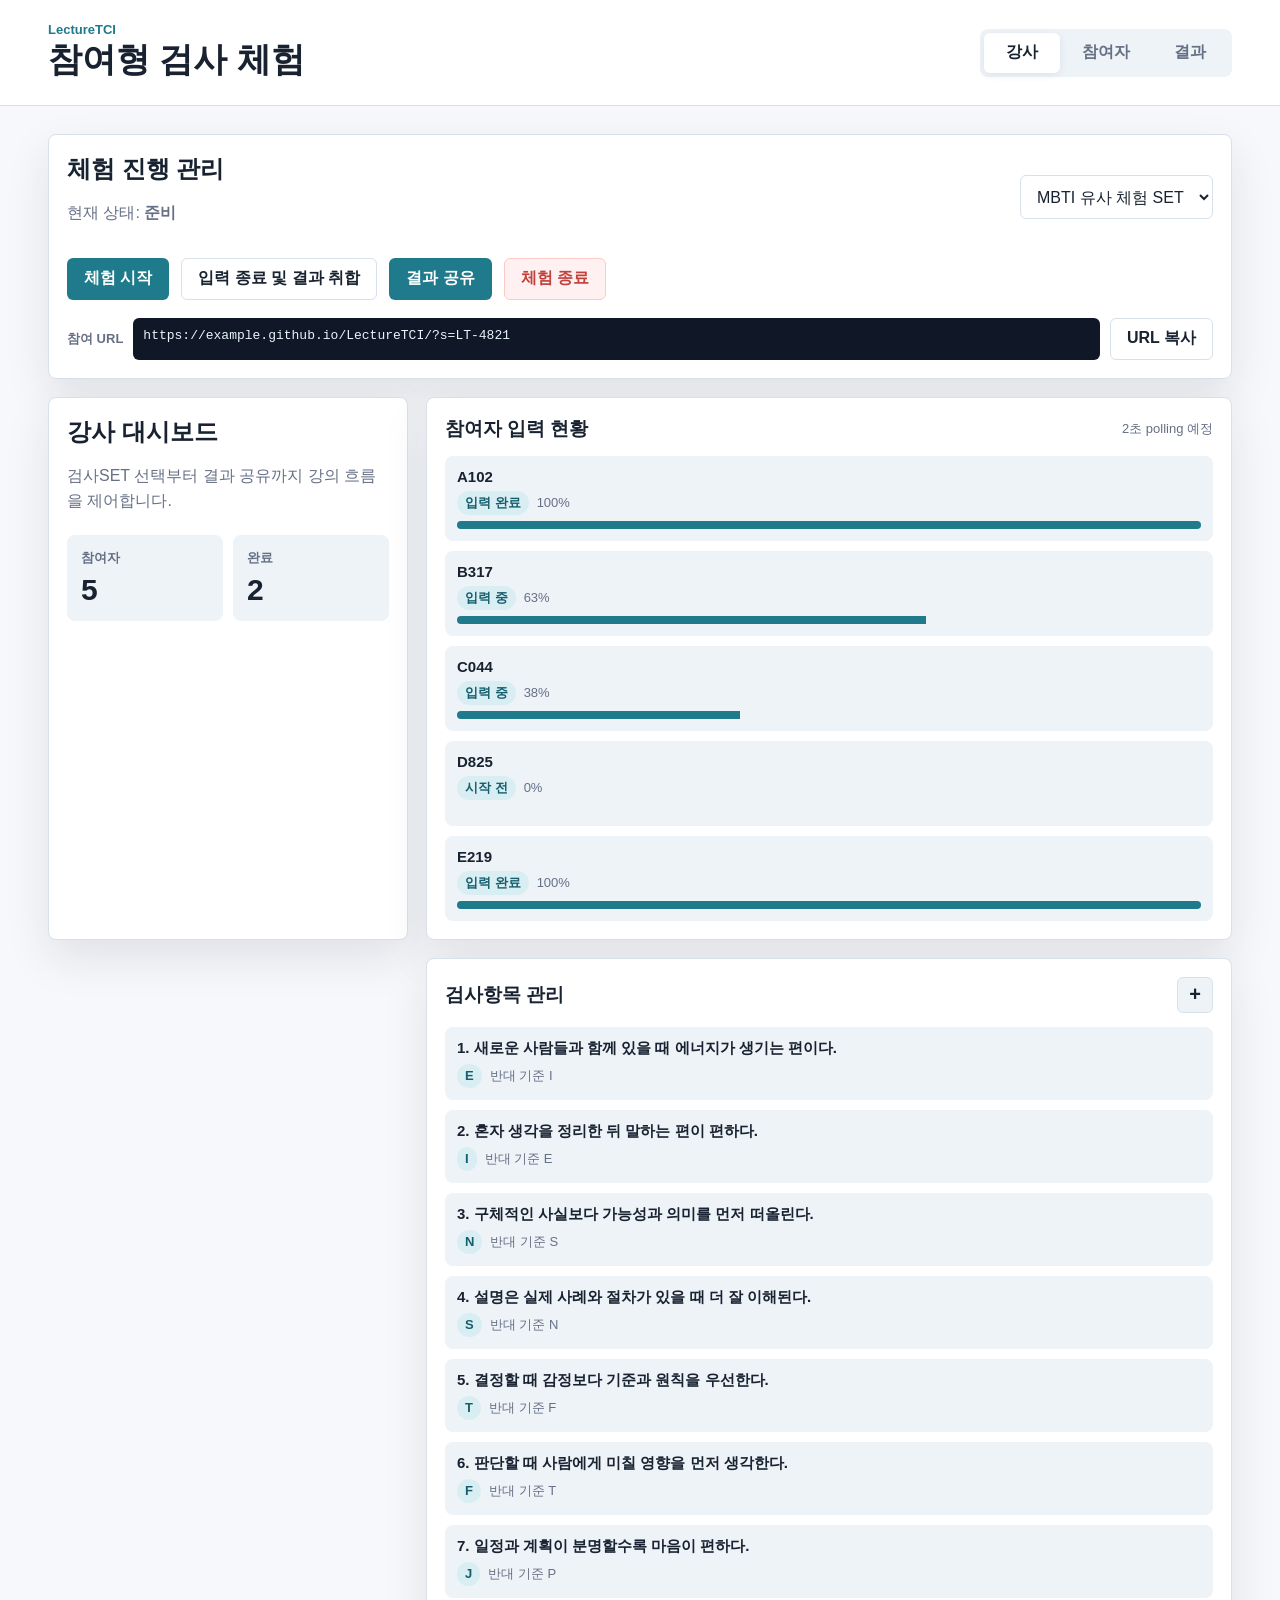
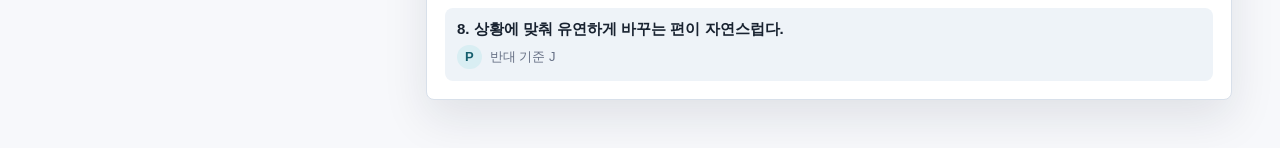
==== docs/index.html @ a8475f23 "Add-LectureTCI-prototype" ====
<!doctype html>
<html lang="ko">
  <head>
    <meta charset="utf-8">
    <meta name="viewport" content="width=device-width, initial-scale=1">
    <title>LectureTCI Prototype</title>
    <link rel="stylesheet" href="styles.css">
  </head>
  <body>
    <header class="topbar">
      <div>
        <p class="eyebrow">LectureTCI</p>
        <h1>참여형 검사 체험</h1>
      </div>
      <nav class="topnav" aria-label="주요 화면">
        <button class="nav-button is-active" data-view="instructor">강사</button>
        <button class="nav-button" data-view="student-entry">참여자</button>
        <button class="nav-button" data-view="result">결과</button>
      </nav>
    </header>

    <main>
      <section id="instructor" class="view is-active" aria-labelledby="instructor-title">
        <div class="instructor-grid">
          <section class="panel panel-session">
            <div class="toolbar">
              <div>
                <h2 id="instructor-title">체험 진행 관리</h2>
                <p class="muted">현재 상태: <strong id="session-status">준비</strong></p>
              </div>
              <select id="test-set-select" aria-label="검사SET 선택"></select>
            </div>

            <div class="action-row">
              <button class="primary-button" data-session-action="start">체험 시작</button>
              <button class="secondary-button" data-session-action="close-score">입력 종료 및 결과 취합</button>
              <button class="primary-button" data-session-action="share">결과 공유</button>
              <button class="danger-button" data-session-action="end">체험 종료</button>
            </div>

            <div class="session-url-row">
              <span class="label">참여 URL</span>
              <code>https://example.github.io/LectureTCI/?s=LT-4821</code>
              <button class="secondary-button" id="copy-url">URL 복사</button>
            </div>
          </section>

          <section class="panel panel-dashboard">
            <h2>강사 대시보드</h2>
            <p class="muted">검사SET 선택부터 결과 공유까지 강의 흐름을 제어합니다.</p>
            <div class="metric-grid">
              <div class="metric">
                <span>참여자</span>
                <strong id="participant-count">0</strong>
              </div>
              <div class="metric">
                <span>완료</span>
                <strong id="completed-count">0</strong>
              </div>
            </div>
          </section>

          <section class="panel panel-participants">
            <div class="panel-header">
              <h3>참여자 입력 현황</h3>
              <span class="refresh-label">2초 polling 예정</span>
            </div>
            <div id="participant-list" class="participant-list"></div>
          </section>

          <section class="panel panel-items">
            <div class="panel-header">
              <h3>검사항목 관리</h3>
              <button class="icon-button" title="문항 추가" aria-label="문항 추가">+</button>
            </div>
            <div id="item-list" class="item-list"></div>
          </section>
        </div>
      </section>

      <section id="student-entry" class="view" aria-labelledby="student-entry-title">
        <div class="phone-shell">
          <section class="mobile-screen">
            <p class="eyebrow">참여자 접속</p>
            <h2 id="student-entry-title">임시 ID를 입력하세요</h2>
            <p class="muted">강사가 안내한 임시 ID를 사용합니다. 이메일이나 전화번호 입력은 권장하지 않습니다.</p>
            <label class="field">
              <span>임시 ID</span>
              <input id="student-id" type="text" placeholder="예: A102" autocomplete="off">
            </label>
            <button class="primary-button wide" id="enter-test">검사 시작</button>
            <button class="text-button" data-view="instructor">강사 화면 보기</button>
          </section>
        </div>
      </section>

      <section id="student-test" class="view" aria-labelledby="student-test-title">
        <div class="phone-shell">
          <section class="mobile-screen">
            <div class="progress-wrap">
              <span id="question-progress">1 / 8</span>
              <div class="progress-track"><div id="question-bar" class="progress-bar"></div></div>
            </div>
            <h2 id="student-test-title">검사항목 응답</h2>
            <p id="question-text" class="question-text"></p>
            <div class="choice-grid" id="choice-grid"></div>
            <div class="mobile-actions">
              <button class="secondary-button" id="prev-question">이전</button>
              <button class="primary-button" id="next-question">다음</button>
            </div>
          </section>
        </div>
      </section>

      <section id="submitted" class="view" aria-labelledby="submitted-title">
        <div class="phone-shell">
          <section class="mobile-screen centered">
            <p class="status-dot"></p>
            <h2 id="submitted-title">제출 완료</h2>
            <p class="muted">강사가 결과 공유를 열면 결과보기 버튼이 활성화됩니다.</p>
            <button class="primary-button wide" data-view="result">결과보기</button>
          </section>
        </div>
      </section>

      <section id="result" class="view" aria-labelledby="result-title">
        <div class="phone-shell">
          <section class="mobile-screen">
            <p class="eyebrow">개인 결과</p>
            <h2 id="result-title">ENFJ 유사 유형</h2>
            <p class="muted">샘플 응답으로 생성한 예시 결과입니다. 실제 TCI 점수 체계는 운영 버전에서 별도 적용합니다.</p>
            <div class="result-card">
              <span>주요 경향</span>
              <strong>관계 중심 · 직관적 · 계획형</strong>
            </div>
            <div class="score-list">
              <div><span>E</span><progress value="72" max="100"></progress><b>72</b></div>
              <div><span>N</span><progress value="65" max="100"></progress><b>65</b></div>
              <div><span>F</span><progress value="78" max="100"></progress><b>78</b></div>
              <div><span>J</span><progress value="61" max="100"></progress><b>61</b></div>
            </div>
            <button class="secondary-button wide" data-view="student-entry">처음으로</button>
          </section>
        </div>
      </section>
    </main>

    <script src="sample-data.js"></script>
    <script src="app.js"></script>
  </body>
</html>
---- docs/styles.css ----
:root {
  color-scheme: light;
  --bg: #f7f8fb;
  --surface: #ffffff;
  --surface-soft: #eef3f8;
  --line: #d8e0ea;
  --text: #182230;
  --muted: #667085;
  --primary: #1f7a8c;
  --primary-dark: #155e6d;
  --accent: #e2a93b;
  --danger: #c2413b;
  --ok: #2f8f5b;
  --radius: 8px;
  --shadow: 0 18px 45px rgba(24, 34, 48, 0.10);
  font-family: "Segoe UI", "Apple SD Gothic Neo", "Malgun Gothic", sans-serif;
}

* {
  box-sizing: border-box;
}

body {
  margin: 0;
  background: var(--bg);
  color: var(--text);
}

button,
input,
select {
  font: inherit;
}

button {
  cursor: pointer;
}

.topbar {
  display: flex;
  align-items: center;
  justify-content: space-between;
  gap: 24px;
  padding: 22px clamp(18px, 4vw, 48px);
  background: var(--surface);
  border-bottom: 1px solid var(--line);
}

.topbar h1,
.topbar p,
h2,
h3 {
  margin: 0;
}

.topbar h1 {
  font-size: clamp(24px, 3vw, 34px);
}

.eyebrow {
  color: var(--primary);
  font-size: 13px;
  font-weight: 800;
  letter-spacing: 0;
  margin: 0 0 6px;
}

.topnav {
  display: flex;
  gap: 8px;
  padding: 4px;
  background: var(--surface-soft);
  border-radius: var(--radius);
}

.nav-button,
.text-button {
  border: 0;
  background: transparent;
  color: var(--muted);
}

.nav-button {
  min-width: 76px;
  min-height: 40px;
  padding: 0 14px;
  border-radius: 6px;
  font-weight: 700;
}

.nav-button.is-active {
  background: var(--surface);
  color: var(--text);
  box-shadow: 0 2px 8px rgba(24, 34, 48, 0.08);
}

main {
  padding: 28px clamp(16px, 4vw, 48px) 48px;
}

.view {
  display: none;
}

.view.is-active {
  display: block;
}

.layout {
  display: grid;
  grid-template-columns: minmax(260px, 330px) 1fr;
  gap: 20px;
}

.instructor-grid {
  display: grid;
  grid-template-columns: minmax(280px, 360px) 1fr;
  gap: 18px;
}

.panel-session {
  grid-column: 1 / -1;
}

.panel-dashboard {
  grid-column: 1;
}

.panel-participants,
.panel-items {
  grid-column: 2;
}

.side-panel,
.panel,
.mobile-screen {
  background: var(--surface);
  border: 1px solid var(--line);
  border-radius: var(--radius);
  box-shadow: var(--shadow);
}

.side-panel {
  padding: 22px;
  align-self: start;
}

.muted {
  color: var(--muted);
  line-height: 1.55;
}

.metric-grid {
  display: grid;
  grid-template-columns: 1fr 1fr;
  gap: 10px;
  margin: 22px 0;
}

.metric {
  padding: 14px;
  background: var(--surface-soft);
  border-radius: var(--radius);
}

.metric span,
.label {
  display: block;
  color: var(--muted);
  font-size: 13px;
  font-weight: 700;
}

.metric strong {
  display: block;
  margin-top: 6px;
  font-size: 30px;
}

code {
  display: block;
  overflow-wrap: anywhere;
  padding: 10px;
  background: #101828;
  color: #e7f6fb;
  border-radius: 6px;
  font-size: 13px;
}

.session-url-row {
  display: grid;
  grid-template-columns: auto minmax(0, 1fr) auto;
  align-items: center;
  gap: 10px;
  margin-top: 16px;
}

.session-url-row code {
  min-height: 42px;
}

.work-area {
  min-width: 0;
}

.toolbar,
.panel-header,
.action-row,
.mobile-actions {
  display: flex;
  align-items: center;
  justify-content: space-between;
  gap: 12px;
}

.toolbar {
  margin-bottom: 16px;
}

select,
input {
  min-height: 44px;
  border: 1px solid var(--line);
  border-radius: 6px;
  background: var(--surface);
  color: var(--text);
  padding: 0 12px;
}

.action-row {
  justify-content: flex-start;
  flex-wrap: wrap;
  margin-bottom: 18px;
}

.primary-button,
.secondary-button,
.danger-button,
.icon-button {
  min-height: 42px;
  border-radius: 6px;
  border: 1px solid transparent;
  padding: 0 16px;
  font-weight: 800;
}

.primary-button {
  background: var(--primary);
  color: #fff;
}

.primary-button:hover {
  background: var(--primary-dark);
}

.secondary-button {
  background: var(--surface);
  border-color: var(--line);
  color: var(--text);
}

.danger-button {
  background: #fff1f1;
  border-color: #ffc9c5;
  color: var(--danger);
}

.icon-button {
  width: 36px;
  min-height: 36px;
  padding: 0;
  background: var(--surface-soft);
  border-color: var(--line);
  color: var(--text);
  font-size: 20px;
}

.two-column {
  display: grid;
  grid-template-columns: 1fr 1fr;
  gap: 18px;
}

.panel {
  padding: 18px;
  min-width: 0;
}

.refresh-label {
  color: var(--muted);
  font-size: 13px;
}

.item-list,
.participant-list {
  display: grid;
  gap: 10px;
  margin-top: 14px;
}

.item-row,
.participant-row {
  display: grid;
  gap: 6px;
  padding: 12px;
  background: var(--surface-soft);
  border-radius: var(--radius);
}

.item-row strong,
.participant-row strong {
  font-size: 15px;
}

.tag-row {
  display: flex;
  align-items: center;
  gap: 8px;
  color: var(--muted);
  font-size: 13px;
}

.tag {
  display: inline-flex;
  align-items: center;
  min-height: 24px;
  padding: 0 8px;
  background: #d9eef3;
  color: var(--primary-dark);
  border-radius: 999px;
  font-weight: 800;
}

.phone-shell {
  display: flex;
  justify-content: center;
}

.mobile-screen {
  width: min(100%, 430px);
  min-height: 640px;
  padding: 28px;
}

.centered {
  display: grid;
  place-items: center;
  text-align: center;
}

.field {
  display: grid;
  gap: 8px;
  margin: 26px 0 18px;
  font-weight: 800;
}

.wide {
  width: 100%;
}

.text-button {
  display: block;
  min-height: 42px;
  margin: 12px auto 0;
  font-weight: 800;
}

.progress-wrap {
  display: grid;
  gap: 8px;
  margin-bottom: 24px;
  color: var(--muted);
  font-weight: 800;
}

.progress-track {
  height: 8px;
  background: var(--surface-soft);
  border-radius: 999px;
  overflow: hidden;
}

.progress-bar {
  width: 0;
  height: 100%;
  background: var(--primary);
}

.question-text {
  min-height: 110px;
  margin: 22px 0;
  font-size: 22px;
  font-weight: 800;
  line-height: 1.45;
}

.choice-grid {
  display: grid;
  gap: 10px;
}

.choice-button {
  min-height: 54px;
  border: 1px solid var(--line);
  border-radius: var(--radius);
  background: var(--surface);
  color: var(--text);
  font-weight: 800;
}

.choice-button.is-selected {
  border-color: var(--primary);
  background: #e6f4f7;
  color: var(--primary-dark);
}

.mobile-actions {
  margin-top: 24px;
}

.status-dot {
  width: 72px;
  height: 72px;
  margin: 0 auto;
  border-radius: 999px;
  background: radial-gradient(circle at 35% 35%, #ffffff 0 16%, var(--ok) 17% 100%);
}

.result-card {
  display: grid;
  gap: 8px;
  margin: 24px 0;
  padding: 18px;
  background: #fff7e6;
  border: 1px solid #f4d79a;
  border-radius: var(--radius);
}

.result-card span {
  color: #795300;
  font-weight: 800;
}

.result-card strong {
  font-size: 22px;
}

.score-list {
  display: grid;
  gap: 14px;
  margin-bottom: 24px;
}

.score-list div {
  display: grid;
  grid-template-columns: 28px 1fr 36px;
  align-items: center;
  gap: 10px;
  font-weight: 800;
}

progress {
  width: 100%;
  height: 12px;
  accent-color: var(--primary);
}

@media (max-width: 900px) {
  .topbar,
  .toolbar {
    align-items: stretch;
    flex-direction: column;
  }

  .layout,
  .two-column,
  .instructor-grid {
    grid-template-columns: 1fr;
  }

  .panel-session,
  .panel-dashboard,
  .panel-participants,
  .panel-items {
    grid-column: 1;
  }

  .topnav {
    width: 100%;
  }

  .nav-button {
    flex: 1;
  }
}

@media (max-width: 520px) {
  main {
    padding: 16px 12px 32px;
  }

  .topbar {
    padding: 18px 12px;
  }

  .mobile-screen {
    min-height: calc(100vh - 132px);
    padding: 22px;
  }

  .action-row {
    display: grid;
    grid-template-columns: 1fr;
  }

  .session-url-row {
    grid-template-columns: 1fr;
  }
}
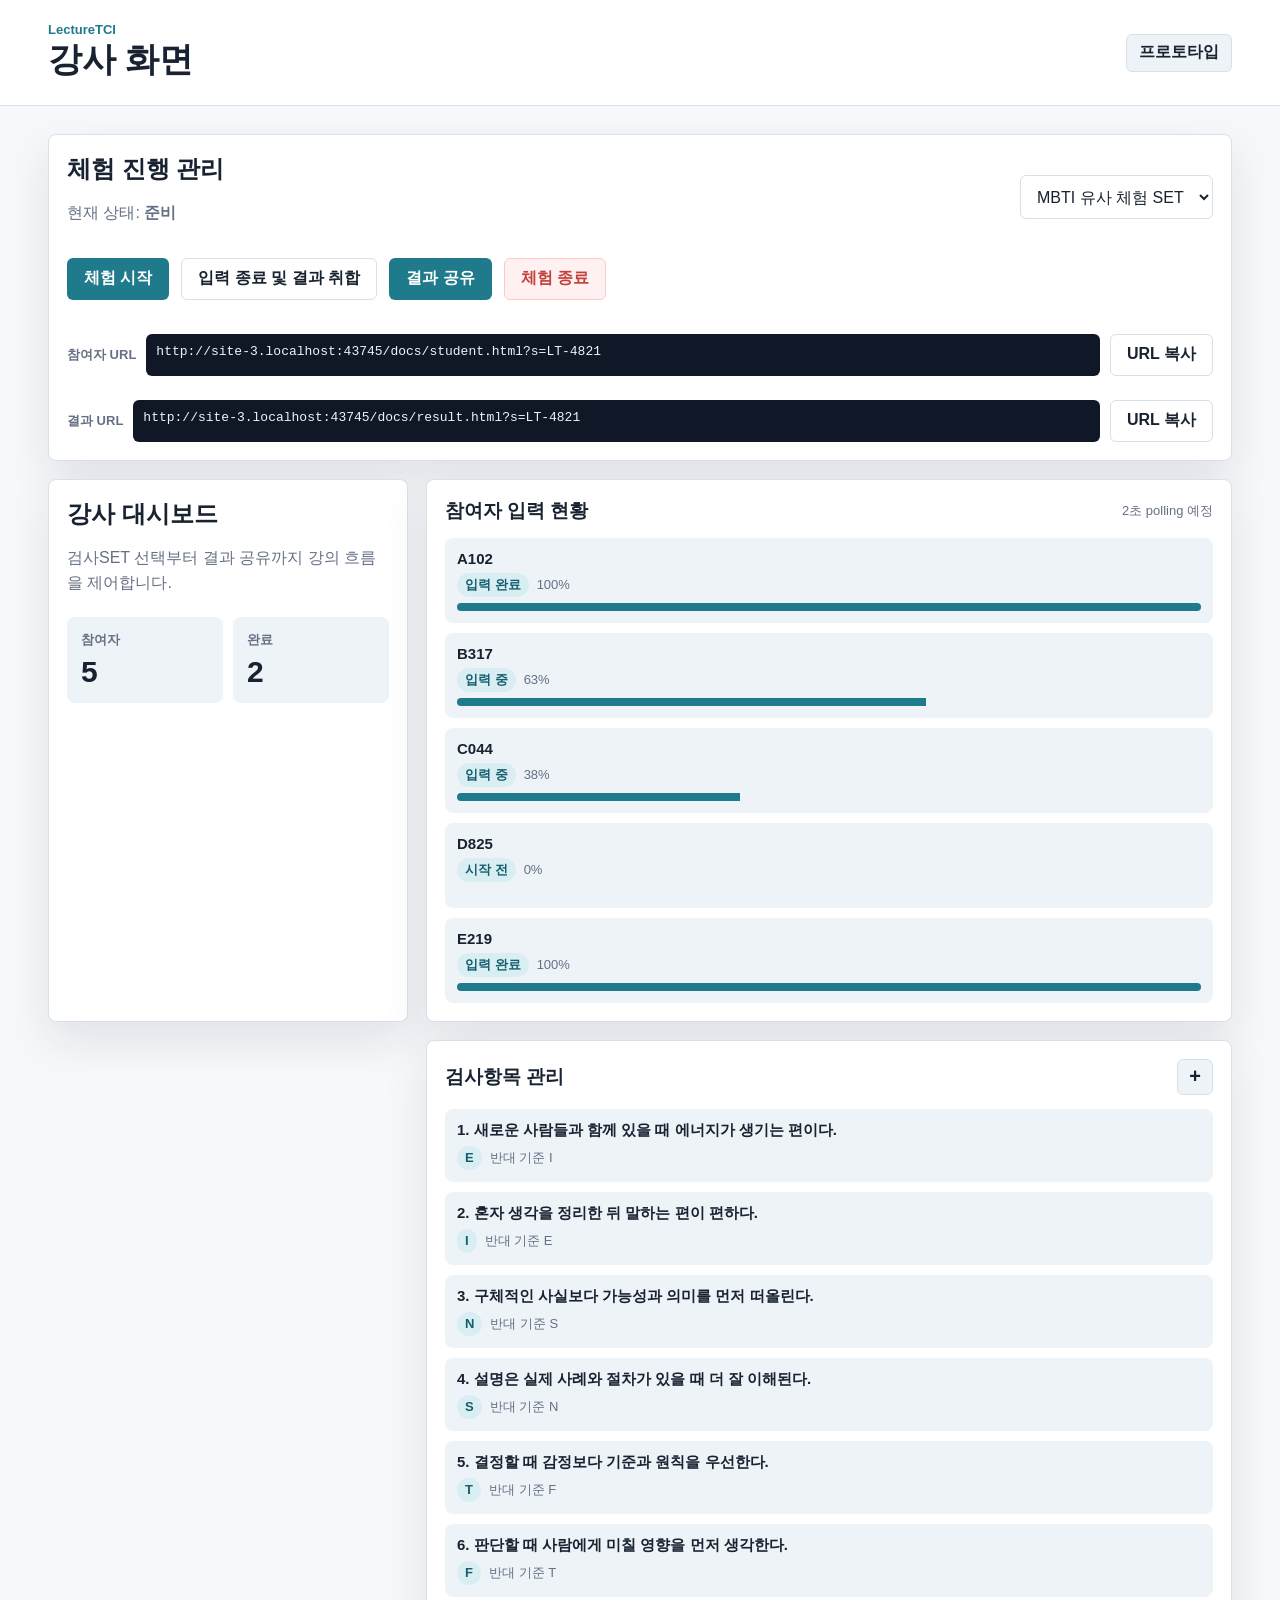
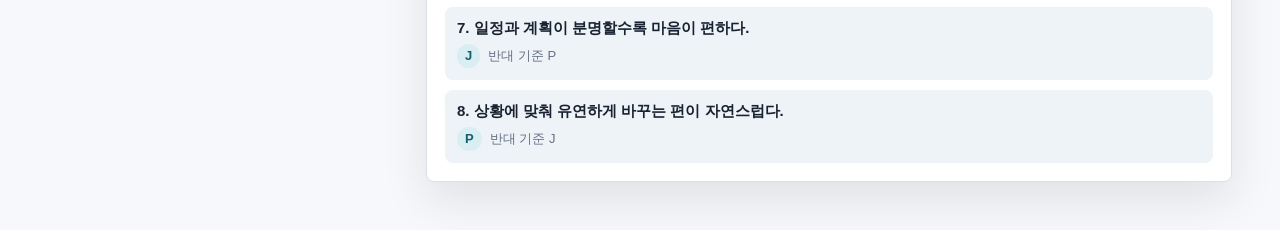
==== commit 0781efb3: "Split-instructor-and-student-pages" ====
--- a/docs/index.html
+++ b/docs/index.html
@@ -3,20 +3,18 @@
   <head>
     <meta charset="utf-8">
     <meta name="viewport" content="width=device-width, initial-scale=1">
-    <title>LectureTCI Prototype</title>
+    <title>LectureTCI 강사 화면</title>
     <link rel="stylesheet" href="styles.css">
   </head>
-  <body>
+  <body data-page="instructor">
     <header class="topbar">
       <div>
         <p class="eyebrow">LectureTCI</p>
-        <h1>참여형 검사 체험</h1>
+        <h1>강사 화면</h1>
       </div>
-      <nav class="topnav" aria-label="주요 화면">
-        <button class="nav-button is-active" data-view="instructor">강사</button>
-        <button class="nav-button" data-view="student-entry">참여자</button>
-        <button class="nav-button" data-view="result">결과</button>
-      </nav>
+      <div class="header-status">
+        <span>프로토타입</span>
+      </div>
     </header>
 
     <main>
@@ -38,10 +36,17 @@
               <button class="danger-button" data-session-action="end">체험 종료</button>
             </div>
 
-            <div class="session-url-row">
-              <span class="label">참여 URL</span>
-              <code>https://example.github.io/LectureTCI/?s=LT-4821</code>
-              <button class="secondary-button" id="copy-url">URL 복사</button>
+            <div class="link-grid">
+              <div class="session-url-row">
+                <span class="label">참여자 URL</span>
+                <code id="student-url">student.html?s=LT-4821</code>
+                <button class="secondary-button" data-copy-target="student-url">URL 복사</button>
+              </div>
+              <div class="session-url-row">
+                <span class="label">결과 URL</span>
+                <code id="result-url">result.html?s=LT-4821</code>
+                <button class="secondary-button" data-copy-target="result-url">URL 복사</button>
+              </div>
             </div>
           </section>
 
@@ -77,72 +82,6 @@
           </section>
         </div>
       </section>
-
-      <section id="student-entry" class="view" aria-labelledby="student-entry-title">
-        <div class="phone-shell">
-          <section class="mobile-screen">
-            <p class="eyebrow">참여자 접속</p>
-            <h2 id="student-entry-title">임시 ID를 입력하세요</h2>
-            <p class="muted">강사가 안내한 임시 ID를 사용합니다. 이메일이나 전화번호 입력은 권장하지 않습니다.</p>
-            <label class="field">
-              <span>임시 ID</span>
-              <input id="student-id" type="text" placeholder="예: A102" autocomplete="off">
-            </label>
-            <button class="primary-button wide" id="enter-test">검사 시작</button>
-            <button class="text-button" data-view="instructor">강사 화면 보기</button>
-          </section>
-        </div>
-      </section>
-
-      <section id="student-test" class="view" aria-labelledby="student-test-title">
-        <div class="phone-shell">
-          <section class="mobile-screen">
-            <div class="progress-wrap">
-              <span id="question-progress">1 / 8</span>
-              <div class="progress-track"><div id="question-bar" class="progress-bar"></div></div>
-            </div>
-            <h2 id="student-test-title">검사항목 응답</h2>
-            <p id="question-text" class="question-text"></p>
-            <div class="choice-grid" id="choice-grid"></div>
-            <div class="mobile-actions">
-              <button class="secondary-button" id="prev-question">이전</button>
-              <button class="primary-button" id="next-question">다음</button>
-            </div>
-          </section>
-        </div>
-      </section>
-
-      <section id="submitted" class="view" aria-labelledby="submitted-title">
-        <div class="phone-shell">
-          <section class="mobile-screen centered">
-            <p class="status-dot"></p>
-            <h2 id="submitted-title">제출 완료</h2>
-            <p class="muted">강사가 결과 공유를 열면 결과보기 버튼이 활성화됩니다.</p>
-            <button class="primary-button wide" data-view="result">결과보기</button>
-          </section>
-        </div>
-      </section>
-
-      <section id="result" class="view" aria-labelledby="result-title">
-        <div class="phone-shell">
-          <section class="mobile-screen">
-            <p class="eyebrow">개인 결과</p>
-            <h2 id="result-title">ENFJ 유사 유형</h2>
-            <p class="muted">샘플 응답으로 생성한 예시 결과입니다. 실제 TCI 점수 체계는 운영 버전에서 별도 적용합니다.</p>
-            <div class="result-card">
-              <span>주요 경향</span>
-              <strong>관계 중심 · 직관적 · 계획형</strong>
-            </div>
-            <div class="score-list">
-              <div><span>E</span><progress value="72" max="100"></progress><b>72</b></div>
-              <div><span>N</span><progress value="65" max="100"></progress><b>65</b></div>
-              <div><span>F</span><progress value="78" max="100"></progress><b>78</b></div>
-              <div><span>J</span><progress value="61" max="100"></progress><b>61</b></div>
-            </div>
-            <button class="secondary-button wide" data-view="student-entry">처음으로</button>
-          </section>
-        </div>
-      </section>
     </main>
 
     <script src="sample-data.js"></script>
--- a/docs/styles.css
+++ b/docs/styles.css
@@ -57,6 +57,20 @@
   font-size: clamp(24px, 3vw, 34px);
 }
 
+.header-status,
+.header-link {
+  display: inline-flex;
+  align-items: center;
+  min-height: 38px;
+  padding: 0 12px;
+  border: 1px solid var(--line);
+  border-radius: 6px;
+  background: var(--surface-soft);
+  color: var(--text);
+  font-weight: 800;
+  text-decoration: none;
+}
+
 .eyebrow {
   color: var(--primary);
   font-size: 13px;
@@ -199,6 +213,11 @@
   min-height: 42px;
 }
 
+.link-grid {
+  display: grid;
+  gap: 8px;
+}
+
 .work-area {
   min-width: 0;
 }
@@ -359,6 +378,29 @@
   width: 100%;
 }
 
+.primary-link,
+.secondary-link {
+  display: inline-flex;
+  align-items: center;
+  justify-content: center;
+  min-height: 42px;
+  border-radius: 6px;
+  padding: 0 16px;
+  font-weight: 800;
+  text-decoration: none;
+}
+
+.primary-link {
+  background: var(--primary);
+  color: #fff;
+}
+
+.secondary-link {
+  background: var(--surface);
+  border: 1px solid var(--line);
+  color: var(--text);
+}
+
 .text-button {
   display: block;
   min-height: 42px;
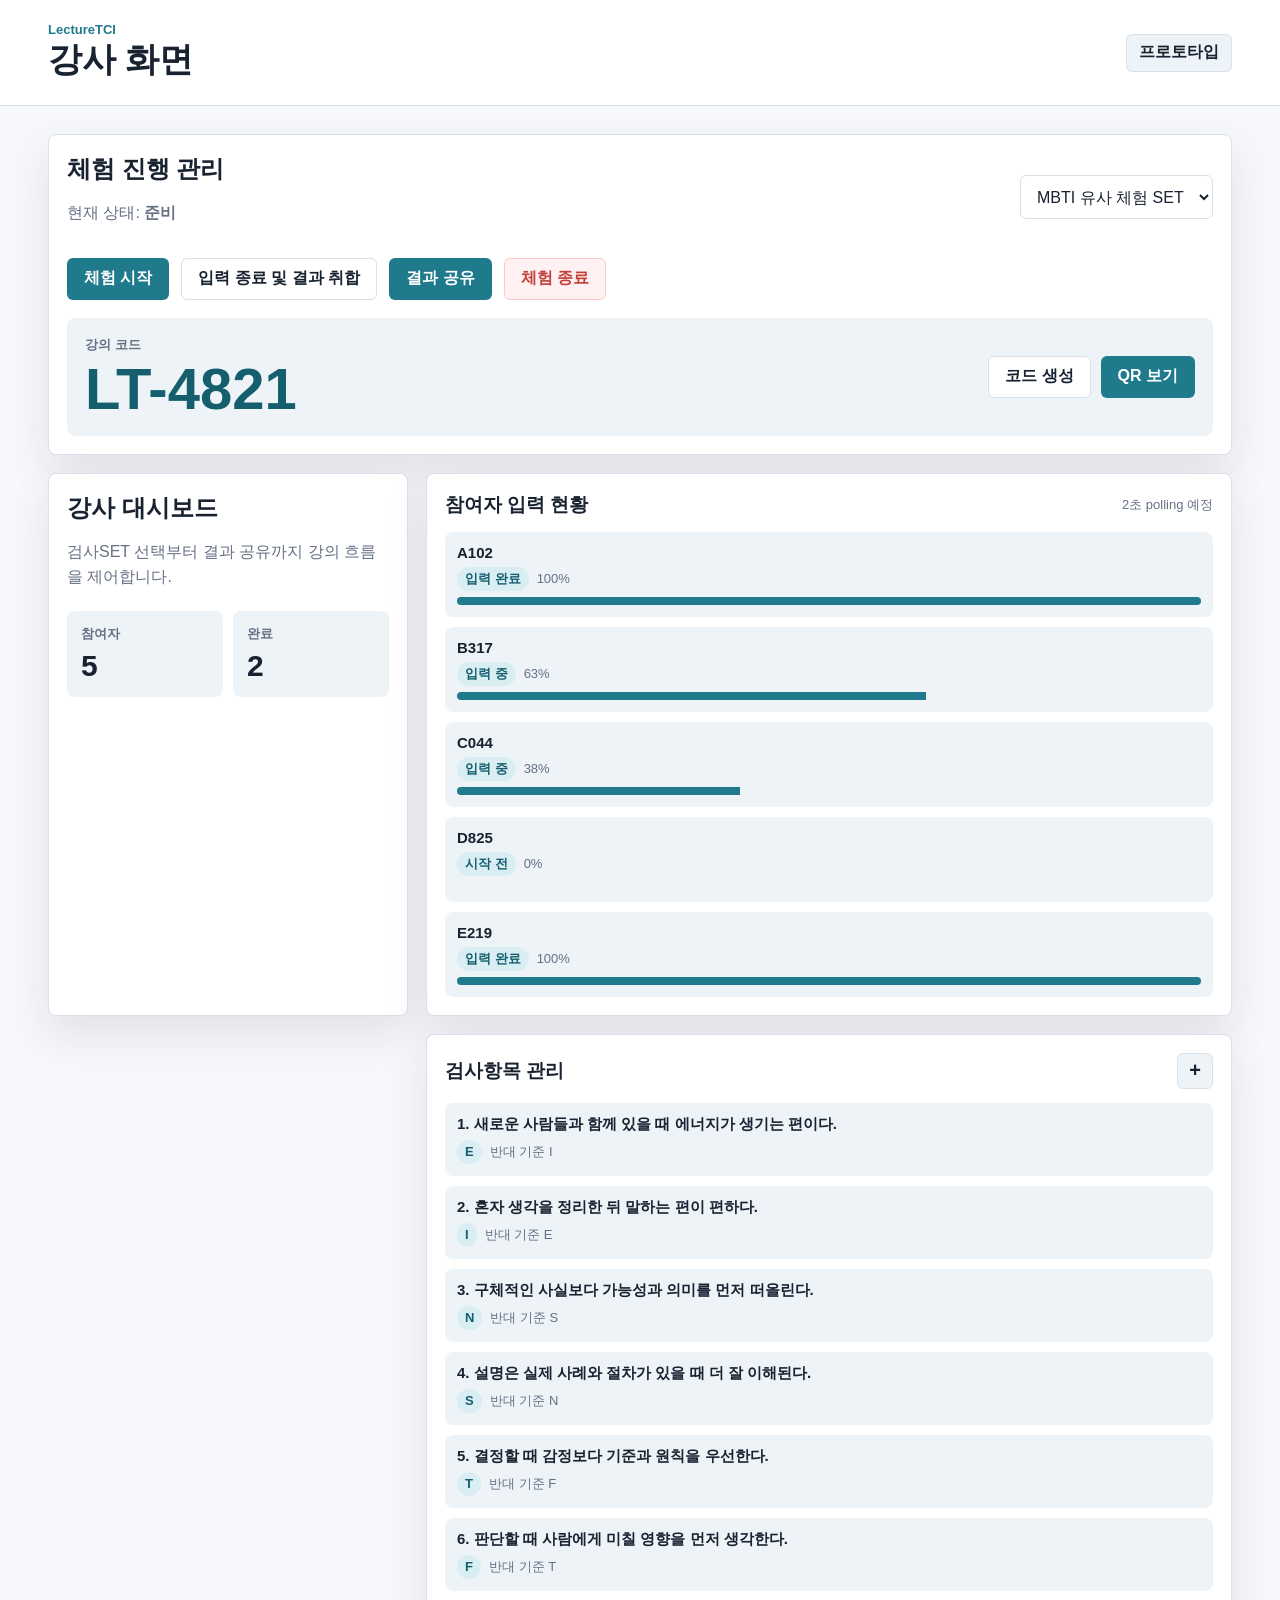
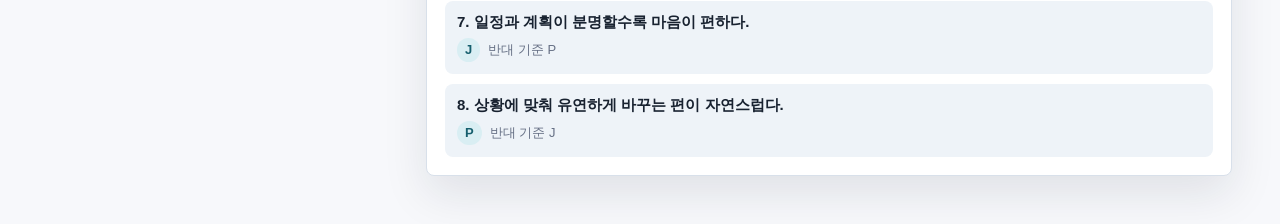
==== commit b936b716: "Add-code-entry-and-qr-modal" ====
--- a/docs/index.html
+++ b/docs/index.html
@@ -36,16 +36,14 @@
               <button class="danger-button" data-session-action="end">체험 종료</button>
             </div>
 
-            <div class="link-grid">
-              <div class="session-url-row">
-                <span class="label">참여자 URL</span>
-                <code id="student-url">student.html?s=LT-4821</code>
-                <button class="secondary-button" data-copy-target="student-url">URL 복사</button>
+            <div class="code-control">
+              <div>
+                <span class="label">강의 코드</span>
+                <output id="lecture-code" class="lecture-code">LT-4821</output>
               </div>
-              <div class="session-url-row">
-                <span class="label">결과 URL</span>
-                <code id="result-url">result.html?s=LT-4821</code>
-                <button class="secondary-button" data-copy-target="result-url">URL 복사</button>
+              <div class="code-actions">
+                <button class="secondary-button" id="generate-code">코드 생성</button>
+                <button class="primary-button" id="show-qr">QR 보기</button>
               </div>
             </div>
           </section>
@@ -84,6 +82,23 @@
       </section>
     </main>
 
+    <dialog class="qr-dialog" id="qr-dialog" aria-labelledby="qr-title">
+      <div class="qr-dialog-header">
+        <div>
+          <p class="eyebrow">참여자 접속</p>
+          <h2 id="qr-title">QR 코드</h2>
+        </div>
+        <button class="icon-button" id="close-qr" aria-label="QR 닫기">x</button>
+      </div>
+      <div class="qr-body">
+        <img id="qr-image" alt="참여자 화면 QR 코드" width="320" height="320">
+        <div class="qr-code-box">
+          <span>강의 코드</span>
+          <strong id="qr-code-text">LT-4821</strong>
+        </div>
+      </div>
+    </dialog>
+
     <script src="sample-data.js"></script>
     <script src="app.js"></script>
   </body>
--- a/docs/styles.css
+++ b/docs/styles.css
@@ -218,6 +218,32 @@
   gap: 8px;
 }
 
+.code-control {
+  display: flex;
+  align-items: center;
+  justify-content: space-between;
+  gap: 18px;
+  padding: 18px;
+  background: var(--surface-soft);
+  border-radius: var(--radius);
+}
+
+.lecture-code {
+  display: block;
+  margin-top: 6px;
+  font-size: clamp(34px, 6vw, 58px);
+  font-weight: 900;
+  line-height: 1;
+  color: var(--primary-dark);
+}
+
+.code-actions {
+  display: flex;
+  align-items: center;
+  gap: 10px;
+  flex-wrap: wrap;
+}
+
 .work-area {
   min-width: 0;
 }
@@ -508,6 +534,62 @@
   accent-color: var(--primary);
 }
 
+.qr-dialog {
+  width: min(92vw, 460px);
+  padding: 0;
+  border: 0;
+  border-radius: var(--radius);
+  box-shadow: var(--shadow);
+}
+
+.qr-dialog::backdrop {
+  background: rgba(16, 24, 40, 0.55);
+}
+
+.qr-dialog-header {
+  display: flex;
+  align-items: center;
+  justify-content: space-between;
+  gap: 14px;
+  padding: 20px 20px 12px;
+  border-bottom: 1px solid var(--line);
+}
+
+.qr-body {
+  display: grid;
+  justify-items: center;
+  gap: 18px;
+  padding: 22px;
+}
+
+.qr-body img {
+  width: min(100%, 320px);
+  height: auto;
+  border: 1px solid var(--line);
+  border-radius: var(--radius);
+}
+
+.qr-code-box {
+  width: 100%;
+  padding: 16px;
+  text-align: center;
+  background: var(--surface-soft);
+  border-radius: var(--radius);
+}
+
+.qr-code-box span {
+  display: block;
+  color: var(--muted);
+  font-weight: 800;
+}
+
+.qr-code-box strong {
+  display: block;
+  margin-top: 6px;
+  font-size: 42px;
+  color: var(--primary-dark);
+}
+
 @media (max-width: 900px) {
   .topbar,
   .toolbar {
@@ -559,4 +641,9 @@
   .session-url-row {
     grid-template-columns: 1fr;
   }
-}
+
+  .code-control {
+    align-items: stretch;
+    flex-direction: column;
+  }
+}
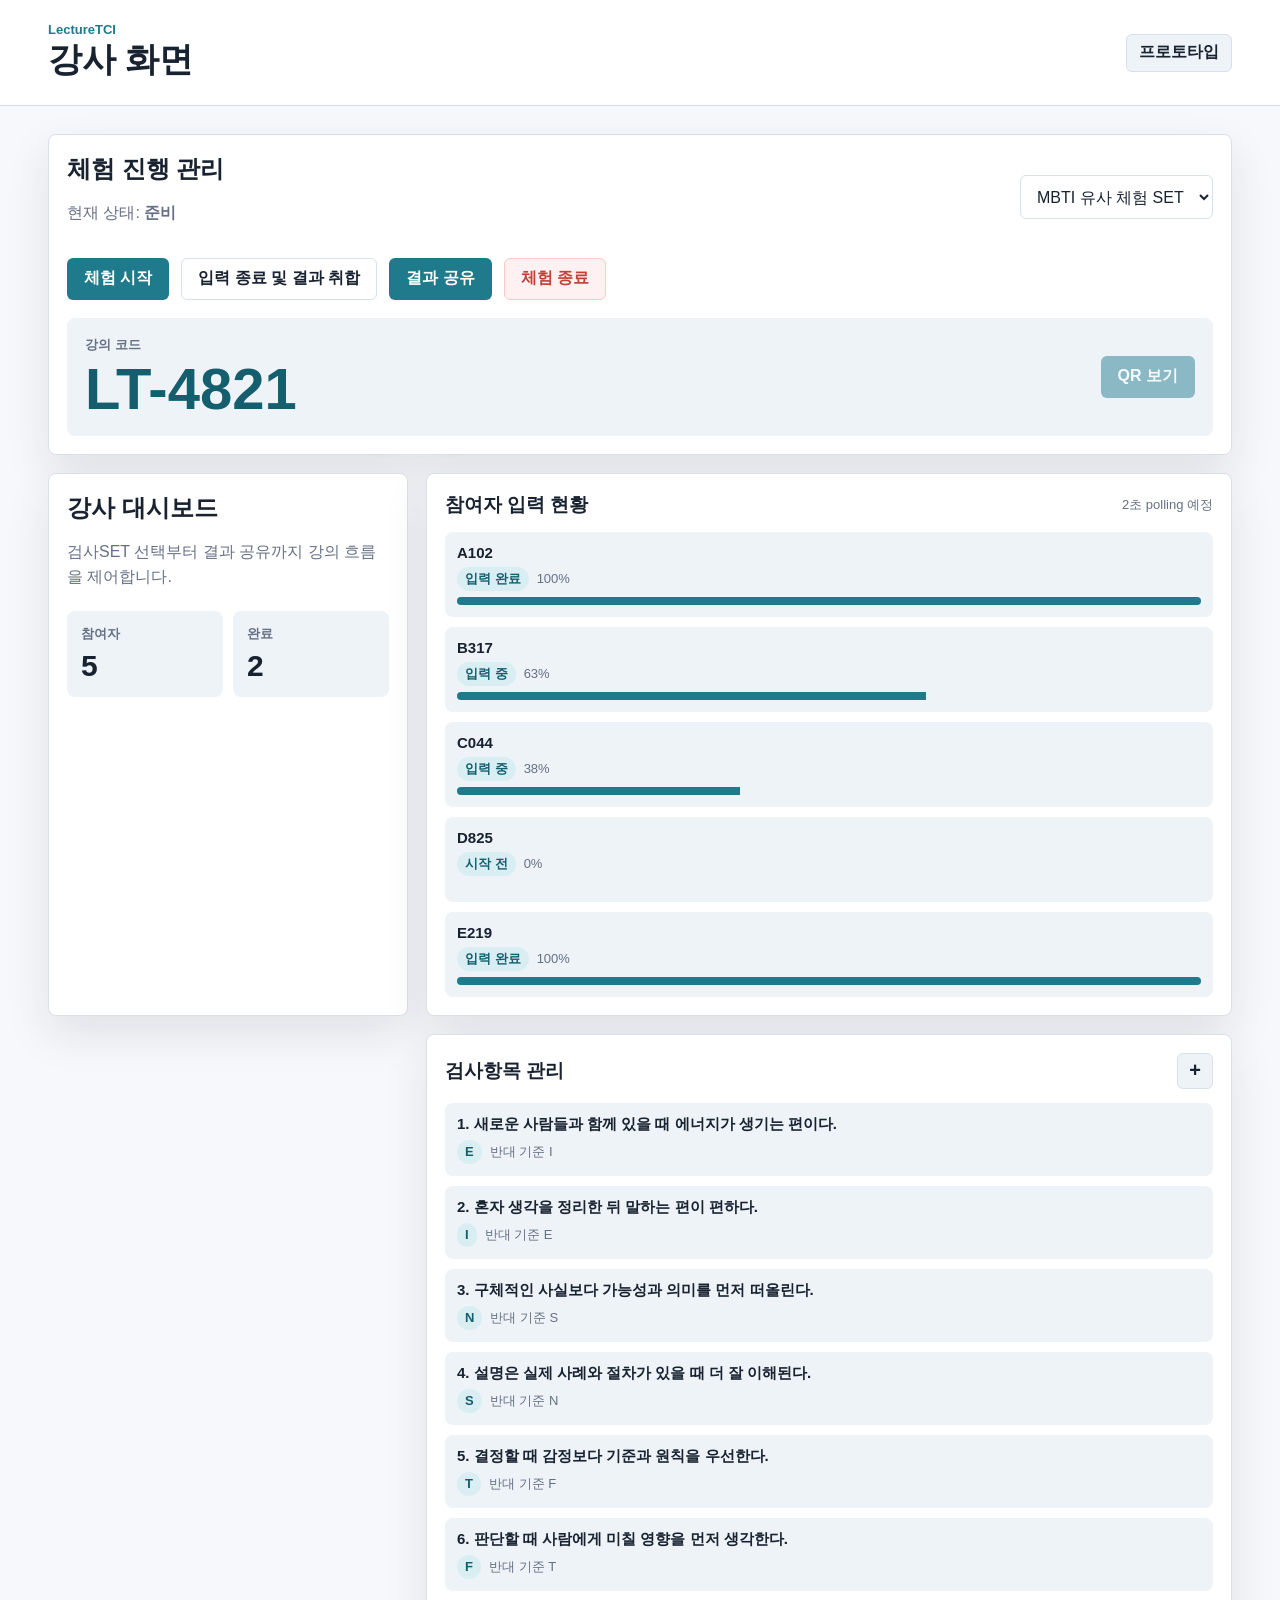
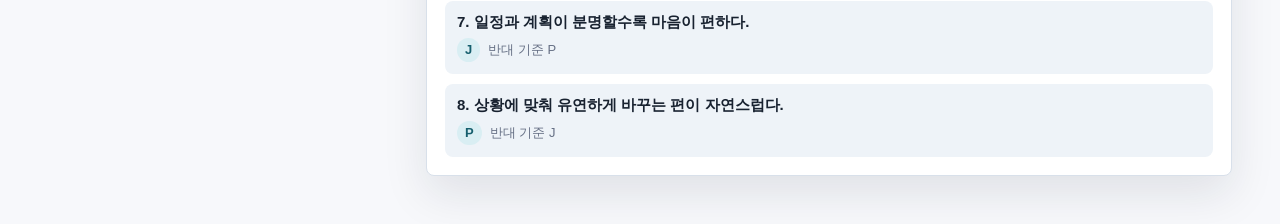
==== commit 4f6ec050: "Generate-code-on-session-start" ====
--- a/docs/index.html
+++ b/docs/index.html
@@ -42,8 +42,7 @@
                 <output id="lecture-code" class="lecture-code">LT-4821</output>
               </div>
               <div class="code-actions">
-                <button class="secondary-button" id="generate-code">코드 생성</button>
-                <button class="primary-button" id="show-qr">QR 보기</button>
+                <button class="primary-button" id="show-qr" disabled>QR 보기</button>
               </div>
             </div>
           </section>
--- a/docs/styles.css
+++ b/docs/styles.css
@@ -36,6 +36,11 @@
   cursor: pointer;
 }
 
+button:disabled {
+  cursor: not-allowed;
+  opacity: 0.48;
+}
+
 .topbar {
   display: flex;
   align-items: center;
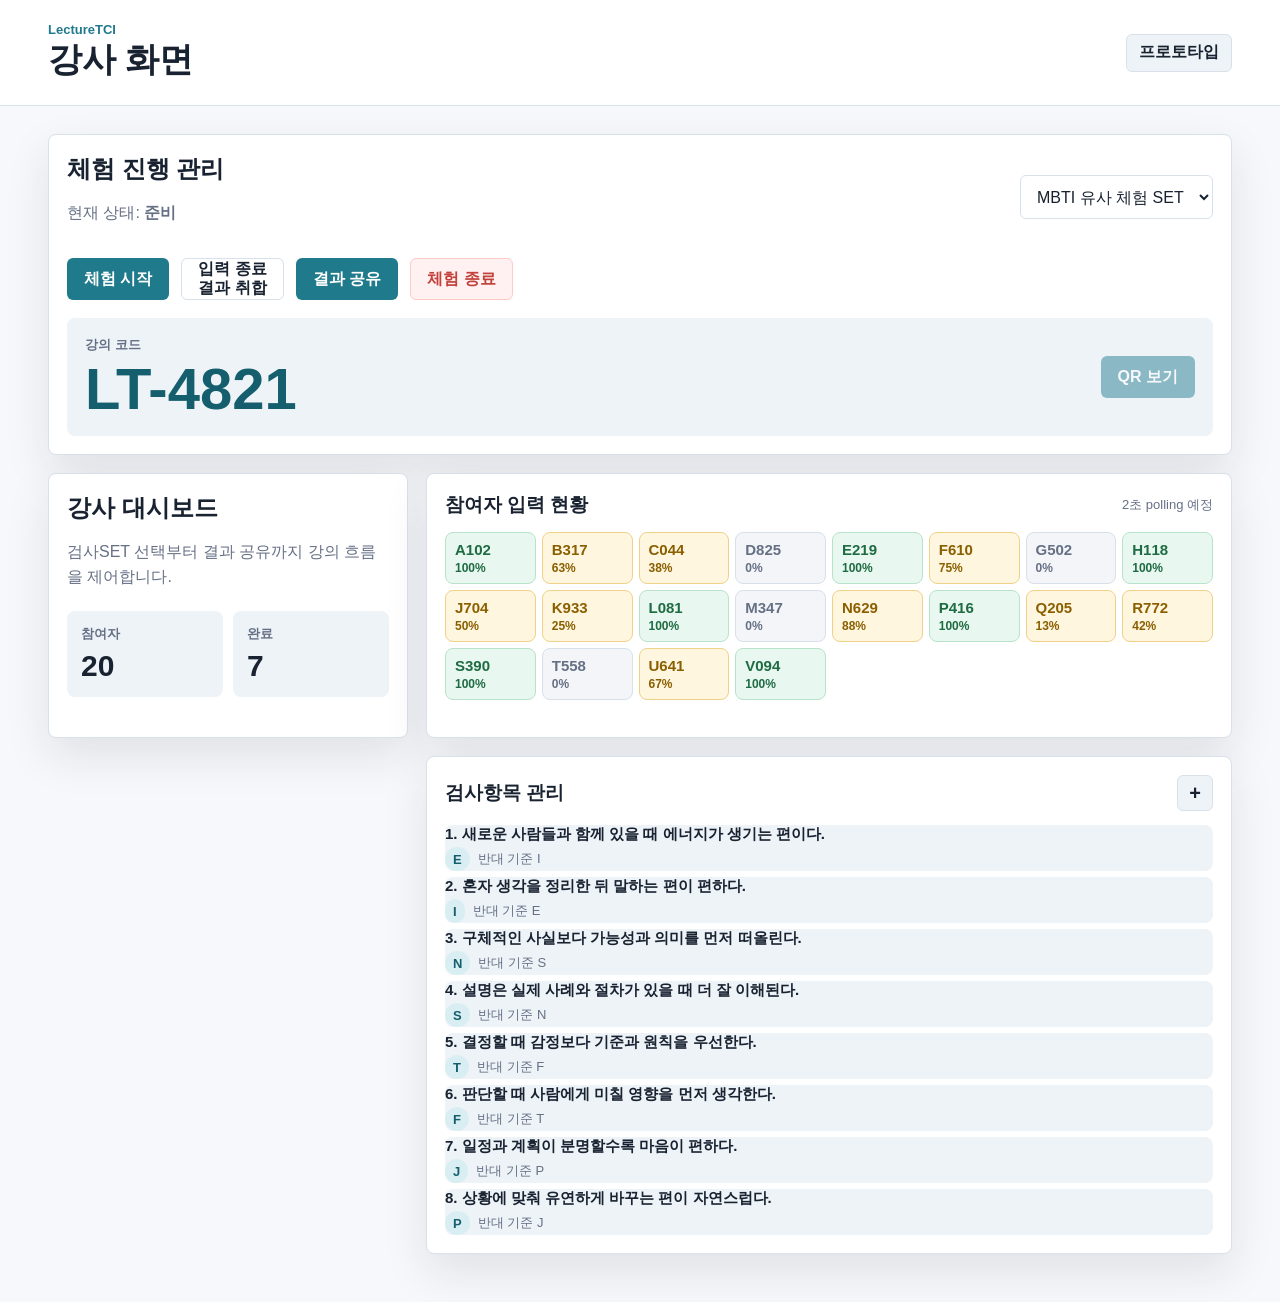
==== commit 39cc7072: "Compact-participant-status-grid" ====
--- a/docs/index.html
+++ b/docs/index.html
@@ -31,7 +31,7 @@
 
             <div class="action-row">
               <button class="primary-button" data-session-action="start">체험 시작</button>
-              <button class="secondary-button" data-session-action="close-score">입력 종료 및 결과 취합</button>
+              <button class="secondary-button" data-session-action="close-score">입력 종료<br>결과 취합</button>
               <button class="primary-button" data-session-action="share">결과 공유</button>
               <button class="danger-button" data-session-action="end">체험 종료</button>
             </div>
--- a/docs/styles.css
+++ b/docs/styles.css
@@ -292,6 +292,7 @@
   border: 1px solid transparent;
   padding: 0 16px;
   font-weight: 800;
+  line-height: 1.15;
 }
 
 .primary-button {
@@ -344,22 +345,69 @@
 .item-list,
 .participant-list {
   display: grid;
-  gap: 10px;
+  gap: 6px;
   margin-top: 14px;
+}
+
+.participant-list {
+  grid-template-columns: repeat(auto-fill, minmax(82px, 1fr));
 }
 
 .item-row,
 .participant-row {
   display: grid;
-  gap: 6px;
-  padding: 12px;
+  gap: 3px;
   background: var(--surface-soft);
   border-radius: var(--radius);
+}
+
+.participant-row {
+  min-height: 50px;
+  padding: 8px 9px;
+  border: 1px solid var(--line);
 }
 
 .item-row strong,
 .participant-row strong {
   font-size: 15px;
+}
+
+.participant-row b {
+  font-size: 12px;
+}
+
+.participant-row b {
+  color: var(--muted);
+}
+
+.participant-row.is-completed {
+  background: #e8f7ef;
+  border-color: #b8e3ca;
+}
+
+.participant-row.is-in_progress {
+  background: #fff6df;
+  border-color: #f1d188;
+}
+
+.participant-row.is-not_started {
+  background: #f3f5f8;
+  border-color: #d8e0ea;
+}
+
+.participant-row.is-completed strong,
+.participant-row.is-completed b {
+  color: #1f6b43;
+}
+
+.participant-row.is-in_progress strong,
+.participant-row.is-in_progress b {
+  color: #8a5f00;
+}
+
+.participant-row.is-not_started strong,
+.participant-row.is-not_started b {
+  color: #667085;
 }
 
 .tag-row {
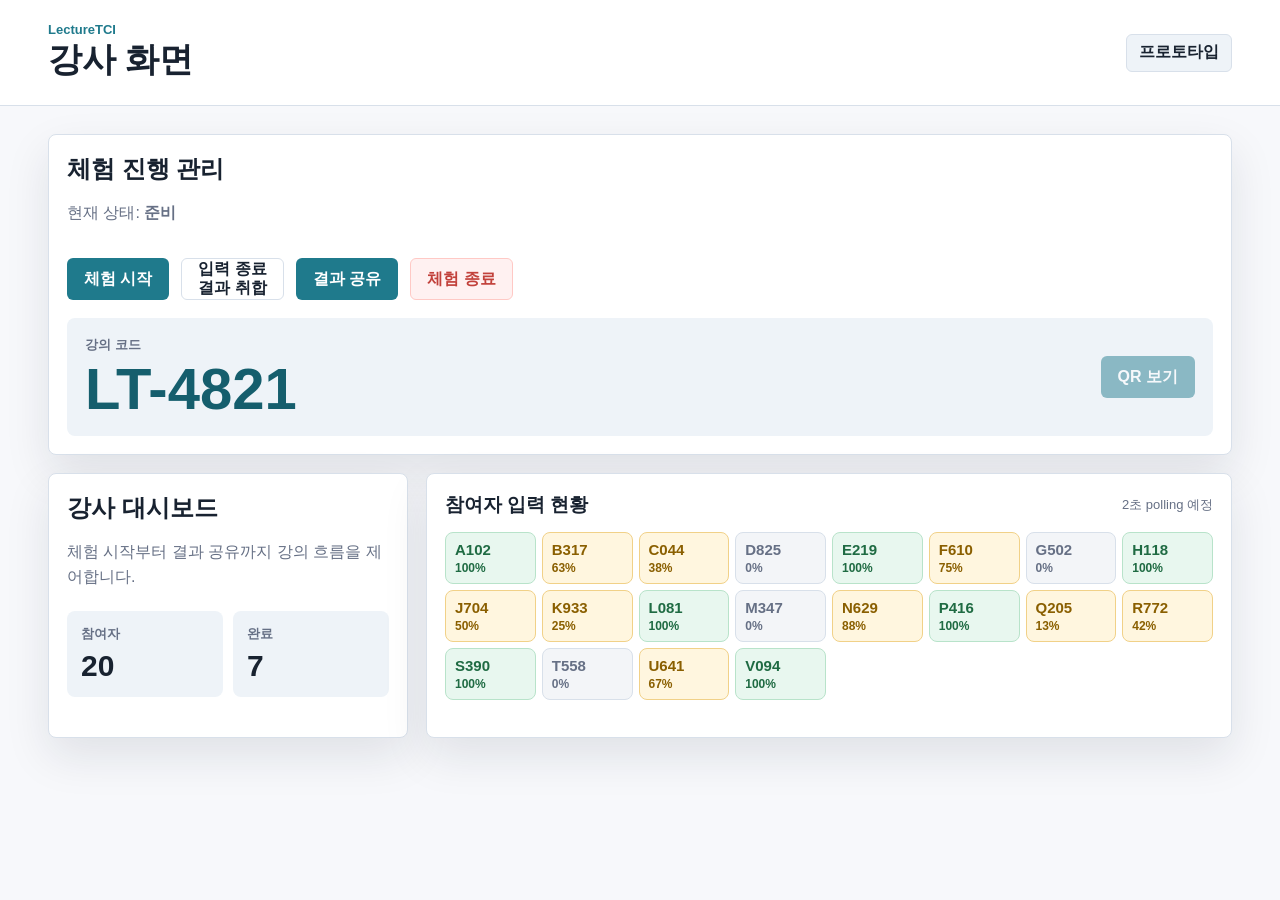
==== commit e2d477d1: "Update-result-prototype-and-data-model" ====
--- a/docs/index.html
+++ b/docs/index.html
@@ -26,7 +26,6 @@
                 <h2 id="instructor-title">체험 진행 관리</h2>
                 <p class="muted">현재 상태: <strong id="session-status">준비</strong></p>
               </div>
-              <select id="test-set-select" aria-label="검사SET 선택"></select>
             </div>
 
             <div class="action-row">
@@ -49,7 +48,7 @@
 
           <section class="panel panel-dashboard">
             <h2>강사 대시보드</h2>
-            <p class="muted">검사SET 선택부터 결과 공유까지 강의 흐름을 제어합니다.</p>
+            <p class="muted">체험 시작부터 결과 공유까지 강의 흐름을 제어합니다.</p>
             <div class="metric-grid">
               <div class="metric">
                 <span>참여자</span>
@@ -68,14 +67,6 @@
               <span class="refresh-label">2초 polling 예정</span>
             </div>
             <div id="participant-list" class="participant-list"></div>
-          </section>
-
-          <section class="panel panel-items">
-            <div class="panel-header">
-              <h3>검사항목 관리</h3>
-              <button class="icon-button" title="문항 추가" aria-label="문항 추가">+</button>
-            </div>
-            <div id="item-list" class="item-list"></div>
           </section>
         </div>
       </section>
--- a/docs/styles.css
+++ b/docs/styles.css
@@ -121,6 +121,10 @@
   display: none;
 }
 
+.is-hidden {
+  display: none !important;
+}
+
 .view.is-active {
   display: block;
 }
@@ -145,8 +149,7 @@
   grid-column: 1;
 }
 
-.panel-participants,
-.panel-items {
+.panel-participants {
   grid-column: 2;
 }
 
@@ -342,7 +345,6 @@
   font-size: 13px;
 }
 
-.item-list,
 .participant-list {
   display: grid;
   gap: 6px;
@@ -353,7 +355,6 @@
   grid-template-columns: repeat(auto-fill, minmax(82px, 1fr));
 }
 
-.item-row,
 .participant-row {
   display: grid;
   gap: 3px;
@@ -367,7 +368,17 @@
   border: 1px solid var(--line);
 }
 
-.item-row strong,
+.participant-result-button {
+  width: 100%;
+  text-align: left;
+}
+
+.participant-result-button:hover,
+.participant-result-button:focus-visible {
+  outline: 2px solid var(--primary);
+  outline-offset: 2px;
+}
+
 .participant-row strong {
   font-size: 15px;
 }
@@ -408,25 +419,6 @@
 .participant-row.is-not_started strong,
 .participant-row.is-not_started b {
   color: #667085;
-}
-
-.tag-row {
-  display: flex;
-  align-items: center;
-  gap: 8px;
-  color: var(--muted);
-  font-size: 13px;
-}
-
-.tag {
-  display: inline-flex;
-  align-items: center;
-  min-height: 24px;
-  padding: 0 8px;
-  background: #d9eef3;
-  color: var(--primary-dark);
-  border-radius: 999px;
-  font-weight: 800;
 }
 
 .phone-shell {
@@ -540,12 +532,30 @@
   margin-top: 24px;
 }
 
+.result-wait {
+  display: grid;
+  gap: 14px;
+  width: 100%;
+  margin-top: 24px;
+}
+
 .status-dot {
-  width: 72px;
-  height: 72px;
-  margin: 0 auto;
+  width: 64px;
+  height: 64px;
   border-radius: 999px;
   background: radial-gradient(circle at 35% 35%, #ffffff 0 16%, var(--ok) 17% 100%);
+}
+
+.submitted-header {
+  display: flex;
+  align-items: center;
+  gap: 14px;
+  margin-bottom: 18px;
+}
+
+.submitted-header h2,
+.submitted-header p {
+  margin: 0;
 }
 
 .result-card {
@@ -587,6 +597,185 @@
   accent-color: var(--primary);
 }
 
+.result-page {
+  max-width: 1060px;
+  margin: 0 auto;
+}
+
+.compact-result {
+  max-width: 760px;
+}
+
+.result-hero {
+  display: grid;
+  grid-template-columns: minmax(0, 1fr) 220px;
+  gap: 18px;
+  align-items: stretch;
+  margin-bottom: 18px;
+  padding: 22px;
+  background: var(--surface);
+  border: 1px solid var(--line);
+  border-radius: var(--radius);
+  box-shadow: var(--shadow);
+}
+
+.result-hero h2 {
+  font-size: clamp(26px, 4vw, 40px);
+}
+
+.result-summary,
+.result-overview > div {
+  display: grid;
+  align-content: center;
+  gap: 5px;
+  padding: 16px;
+  background: var(--surface-soft);
+  border-radius: var(--radius);
+}
+
+.result-summary span,
+.result-overview span {
+  color: var(--muted);
+  font-size: 13px;
+  font-weight: 800;
+}
+
+.result-summary strong,
+.result-overview strong {
+  font-size: 28px;
+}
+
+.result-summary small {
+  color: var(--muted);
+  font-weight: 700;
+}
+
+.result-overview {
+  display: grid;
+  grid-template-columns: repeat(3, 1fr);
+  gap: 12px;
+  margin-bottom: 18px;
+}
+
+.result-category-list {
+  display: grid;
+  gap: 16px;
+}
+
+.result-category {
+  background: var(--surface);
+  border: 1px solid var(--line);
+  border-radius: var(--radius);
+  box-shadow: var(--shadow);
+  overflow: hidden;
+}
+
+.result-category-header {
+  display: flex;
+  justify-content: space-between;
+  gap: 16px;
+  padding: 18px 20px;
+  border-bottom: 1px solid var(--line);
+  background: #fbfcfe;
+}
+
+.result-category-header h3,
+.result-category-header p {
+  margin: 0;
+}
+
+.result-category-header h3 {
+  font-size: 20px;
+}
+
+.result-category-header p {
+  margin-top: 6px;
+  color: var(--muted);
+  line-height: 1.5;
+}
+
+.measure-list {
+  display: grid;
+}
+
+.measure-row {
+  display: grid;
+  grid-template-columns: minmax(210px, 1fr) 44px minmax(280px, 1.35fr);
+  gap: 14px;
+  align-items: center;
+  padding: 15px 20px;
+  border-top: 1px solid #edf1f5;
+}
+
+.measure-row:first-child {
+  border-top: 0;
+}
+
+.measure-main {
+  display: grid;
+  gap: 9px;
+}
+
+.measure-title {
+  display: flex;
+  justify-content: space-between;
+  gap: 12px;
+  font-weight: 800;
+}
+
+.measure-title span {
+  color: var(--muted);
+  font-size: 13px;
+}
+
+.measure-bar {
+  height: 12px;
+  background: var(--surface-soft);
+  border-radius: 999px;
+  overflow: hidden;
+}
+
+.measure-bar div {
+  height: 100%;
+  border-radius: inherit;
+  background: var(--primary);
+}
+
+.measure-row > b {
+  font-size: 20px;
+  text-align: right;
+}
+
+.measure-row > p {
+  margin: 0;
+  color: var(--text);
+  line-height: 1.55;
+}
+
+.measure-row.is-green .measure-bar div {
+  background: var(--ok);
+}
+
+.measure-row.is-yellow .measure-bar div {
+  background: var(--accent);
+}
+
+.measure-row.is-red .measure-bar div {
+  background: var(--danger);
+}
+
+.measure-row.is-red {
+  background: #fff8f7;
+}
+
+.measure-row.is-green {
+  background: #f7fcf9;
+}
+
+.result-back-link {
+  margin-top: 18px;
+}
+
 .qr-dialog {
   width: min(92vw, 460px);
   padding: 0;
@@ -652,14 +841,20 @@
 
   .layout,
   .two-column,
-  .instructor-grid {
+  .instructor-grid,
+  .result-hero,
+  .result-overview,
+  .measure-row {
     grid-template-columns: 1fr;
+  }
+
+  .measure-row > b {
+    text-align: left;
   }
 
   .panel-session,
   .panel-dashboard,
-  .panel-participants,
-  .panel-items {
+  .panel-participants {
     grid-column: 1;
   }
 
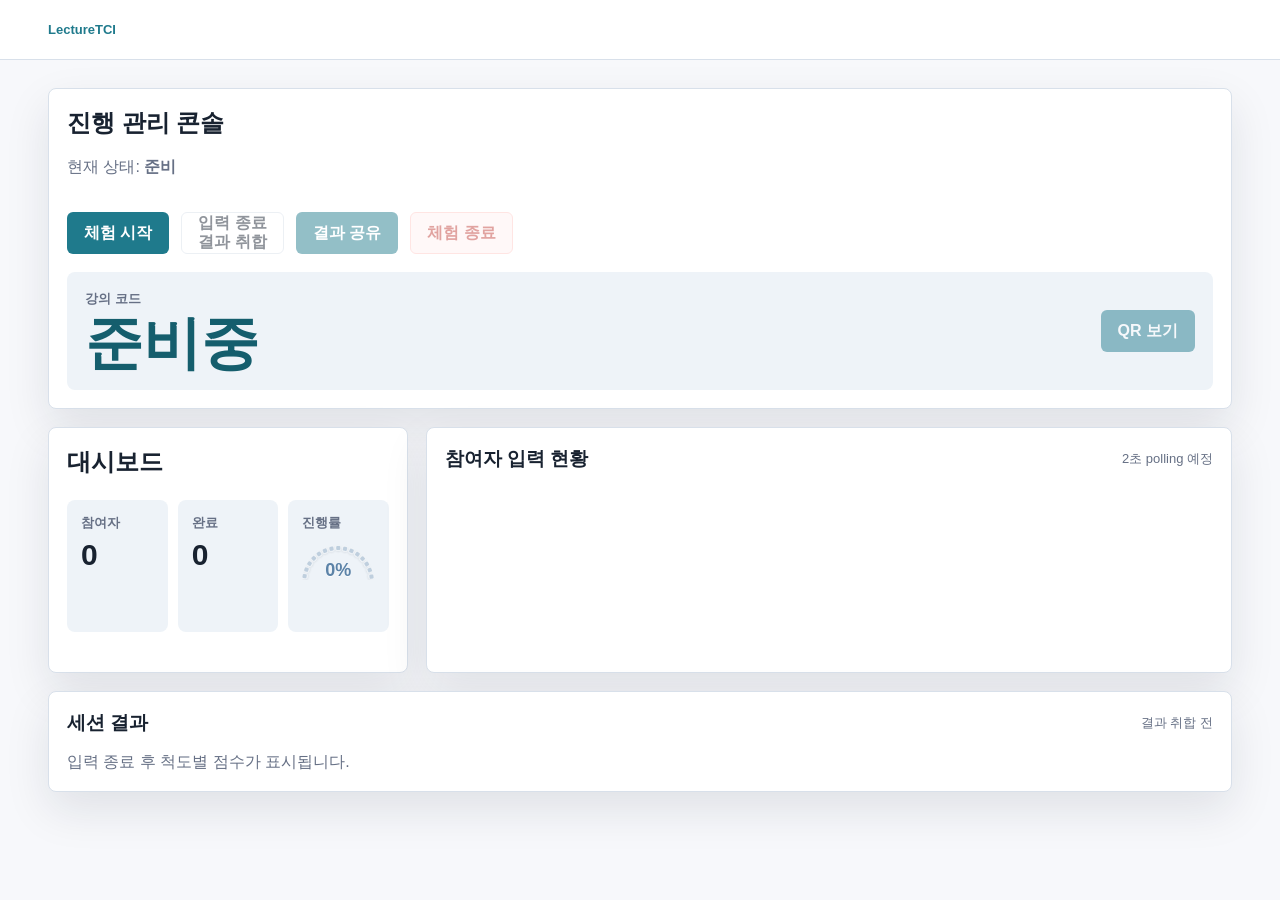
==== commit ea9661ca: "Add-backend-session-workflow-and-results" ====
--- a/docs/index.html
+++ b/docs/index.html
@@ -10,35 +10,41 @@
     <header class="topbar">
       <div>
         <p class="eyebrow">LectureTCI</p>
-        <h1>강사 화면</h1>
-      </div>
-      <div class="header-status">
-        <span>프로토타입</span>
       </div>
     </header>
 
     <main>
       <section id="instructor" class="view is-active" aria-labelledby="instructor-title">
+        <section class="session-recovery is-hidden" id="session-recovery" aria-labelledby="session-recovery-title">
+          <div class="session-recovery-header">
+            <div>
+              <h2 id="session-recovery-title">종료되지 않은 세션</h2>
+              <p class="muted">이어갈 세션을 선택하거나 정리 후 새로 시작합니다.</p>
+            </div>
+          </div>
+          <div class="session-recovery-list" id="session-recovery-list"></div>
+        </section>
+
         <div class="instructor-grid">
           <section class="panel panel-session">
             <div class="toolbar">
               <div>
-                <h2 id="instructor-title">체험 진행 관리</h2>
+                <h2 id="instructor-title">진행 관리 콘솔</h2>
                 <p class="muted">현재 상태: <strong id="session-status">준비</strong></p>
               </div>
             </div>
 
             <div class="action-row">
               <button class="primary-button" data-session-action="start">체험 시작</button>
-              <button class="secondary-button" data-session-action="close-score">입력 종료<br>결과 취합</button>
-              <button class="primary-button" data-session-action="share">결과 공유</button>
-              <button class="danger-button" data-session-action="end">체험 종료</button>
+              <button class="secondary-button" data-session-action="close-score" disabled>입력 종료<br>결과 취합</button>
+              <button class="primary-button" data-session-action="share" disabled>결과 공유</button>
+              <button class="danger-button" data-session-action="end" disabled>체험 종료</button>
             </div>
 
             <div class="code-control">
               <div>
                 <span class="label">강의 코드</span>
-                <output id="lecture-code" class="lecture-code">LT-4821</output>
+                <output id="lecture-code" class="lecture-code">준비중</output>
               </div>
               <div class="code-actions">
                 <button class="primary-button" id="show-qr" disabled>QR 보기</button>
@@ -47,8 +53,7 @@
           </section>
 
           <section class="panel panel-dashboard">
-            <h2>강사 대시보드</h2>
-            <p class="muted">체험 시작부터 결과 공유까지 강의 흐름을 제어합니다.</p>
+            <h2>대시보드</h2>
             <div class="metric-grid">
               <div class="metric">
                 <span>참여자</span>
@@ -57,6 +62,13 @@
               <div class="metric">
                 <span>완료</span>
                 <strong id="completed-count">0</strong>
+              </div>
+              <div class="metric metric-gauge">
+                <span>진행률</span>
+                <div class="progress-gauge" id="dashboard-progress-gauge" style="--progress: 0%">
+                  <div class="gauge-ticks" aria-hidden="true"></div>
+                  <strong id="dashboard-progress-percent">0%</strong>
+                </div>
               </div>
             </div>
           </section>
@@ -67,6 +79,16 @@
               <span class="refresh-label">2초 polling 예정</span>
             </div>
             <div id="participant-list" class="participant-list"></div>
+          </section>
+
+          <section class="panel panel-session-results">
+            <div class="panel-header">
+              <h3>세션 결과</h3>
+              <span class="refresh-label" id="session-result-status">결과 취합 전</span>
+            </div>
+            <div id="session-result-list" class="session-result-list">
+              <p class="empty-message">입력 종료 후 척도별 점수가 표시됩니다.</p>
+            </div>
           </section>
         </div>
       </section>
@@ -84,7 +106,11 @@
         <img id="qr-image" alt="참여자 화면 QR 코드" width="320" height="320">
         <div class="qr-code-box">
           <span>강의 코드</span>
-          <strong id="qr-code-text">LT-4821</strong>
+          <strong id="qr-code-text">준비중</strong>
+        </div>
+        <div class="qr-url-box">
+          <span>참여자 URL</span>
+          <code id="qr-url-text"></code>
         </div>
       </div>
     </dialog>
--- a/docs/styles.css
+++ b/docs/styles.css
@@ -141,6 +141,67 @@
   gap: 18px;
 }
 
+.session-recovery {
+  margin-bottom: 18px;
+  padding: 18px;
+  background: var(--surface);
+  border: 1px solid var(--line);
+  border-radius: var(--radius);
+  box-shadow: var(--shadow);
+}
+
+.session-recovery-header {
+  display: flex;
+  align-items: flex-start;
+  justify-content: space-between;
+  gap: 16px;
+  margin-bottom: 14px;
+}
+
+.session-recovery-list {
+  display: grid;
+  grid-template-columns: repeat(auto-fit, minmax(240px, 1fr));
+  gap: 10px;
+}
+
+.session-recovery-item {
+  display: grid;
+  gap: 10px;
+  padding: 14px;
+  background: var(--surface-soft);
+  border: 1px solid rgba(31, 122, 140, 0.16);
+  border-radius: var(--radius);
+}
+
+.session-recovery-meta {
+  display: grid;
+  gap: 4px;
+}
+
+.session-recovery-meta strong {
+  color: var(--primary-dark);
+  font-size: 24px;
+  line-height: 1;
+}
+
+.session-recovery-meta span,
+.session-recovery-meta small {
+  color: var(--muted);
+  font-weight: 700;
+}
+
+.session-recovery-actions {
+  display: flex;
+  gap: 8px;
+  flex-wrap: wrap;
+}
+
+.session-recovery-actions button {
+  min-height: 34px;
+  padding: 0 12px;
+  font-size: 13px;
+}
+
 .panel-session {
   grid-column: 1 / -1;
 }
@@ -151,6 +212,10 @@
 
 .panel-participants {
   grid-column: 2;
+}
+
+.panel-session-results {
+  grid-column: 1 / -1;
 }
 
 .side-panel,
@@ -174,12 +239,13 @@
 
 .metric-grid {
   display: grid;
-  grid-template-columns: 1fr 1fr;
+  grid-template-columns: repeat(3, 1fr);
   gap: 10px;
   margin: 22px 0;
 }
 
 .metric {
+  min-height: 132px;
   padding: 14px;
   background: var(--surface-soft);
   border-radius: var(--radius);
@@ -197,6 +263,98 @@
   display: block;
   margin-top: 6px;
   font-size: 30px;
+}
+
+.metric-gauge {
+  display: grid;
+  justify-items: stretch;
+  align-content: start;
+  gap: 8px;
+}
+
+.metric-gauge > span {
+  justify-self: start;
+}
+
+.progress-gauge {
+  container-type: inline-size;
+  display: grid;
+  place-items: center;
+  position: relative;
+  width: 100%;
+  max-width: 198px;
+  aspect-ratio: 1.8 / 1;
+  justify-self: center;
+  overflow: hidden;
+  border-radius: 999px 999px 14px 14px;
+  background: transparent;
+}
+
+.progress-gauge::before {
+  content: none;
+}
+
+.progress-gauge::after {
+  content: none;
+}
+
+.progress-gauge strong {
+  position: relative;
+  z-index: 3;
+  margin: 0;
+  align-self: end;
+  padding-top: 0;
+  padding-bottom: 2cqw;
+  color: #5c83a8;
+  font-size: clamp(18px, 18cqw, 30px);
+  line-height: 1;
+  font-weight: 900;
+  text-shadow: 0 1px 0 rgba(255, 255, 255, 0.72);
+}
+
+.gauge-ticks {
+  position: absolute;
+  left: 50%;
+  top: 58cqw;
+  z-index: 2;
+  width: 0;
+  height: 0;
+  pointer-events: none;
+}
+
+.gauge-ticks span {
+  position: absolute;
+  left: 0;
+  top: 0;
+  width: 7.6cqw;
+  height: 8.6cqw;
+  border-radius: 2px;
+  background: rgba(92, 131, 168, 0.32);
+  border: 1px solid rgba(255, 255, 255, 0.72);
+  box-shadow: 0 1px 2px rgba(24, 34, 48, 0.08);
+  transform:
+    translate(-50%, -50%)
+    rotate(var(--tick-angle))
+    translateY(-46.5cqw);
+  transform-origin: center;
+}
+
+.gauge-ticks span.is-on {
+  background: linear-gradient(180deg, #7af3dd 0, #43d8c5 45%, var(--primary) 100%);
+  border-color: rgba(255, 255, 255, 0.9);
+  box-shadow:
+    0 0 12px rgba(67, 216, 197, 0.42),
+    inset 0 1px 0 rgba(255, 255, 255, 0.72);
+}
+
+.gauge-ticks span:first-child,
+.gauge-ticks span:last-child {
+  width: 9.1cqw;
+  height: 9.6cqw;
+}
+
+.gauge-ticks::before {
+  content: none;
 }
 
 code {
@@ -421,6 +579,228 @@
   color: #667085;
 }
 
+.session-result-list {
+  display: grid;
+  gap: 10px;
+  margin-top: 16px;
+}
+
+.session-result-cards {
+  display: grid;
+  grid-template-columns: repeat(auto-fill, minmax(260px, 1fr));
+  gap: 10px;
+}
+
+.session-profile-chart {
+  display: grid;
+  gap: 8px;
+  padding: 14px 14px 18px;
+  overflow-x: auto;
+  border: 1px dashed #cfd8e3;
+  border-radius: var(--radius);
+  background: #fbfcfe;
+}
+
+.session-profile-title {
+  color: var(--muted);
+  font-size: 15px;
+  font-weight: 800;
+}
+
+.session-profile-categories {
+  display: grid;
+  gap: 8px;
+  min-width: 760px;
+  padding-left: 42px;
+}
+
+.session-profile-categories span {
+  min-height: 38px;
+  display: grid;
+  place-items: center;
+  padding: 6px 8px;
+  background: #eef1f4;
+  color: var(--muted);
+  font-size: 12px;
+  font-weight: 800;
+  text-align: center;
+}
+
+.session-profile-plot {
+  position: relative;
+  min-width: 760px;
+  height: 320px;
+  padding: 16px 0 82px 42px;
+}
+
+.session-profile-axis {
+  position: absolute;
+  left: 0;
+  top: 16px;
+  bottom: 82px;
+  display: flex;
+  flex-direction: column;
+  justify-content: space-between;
+  width: 32px;
+  color: #98a2b3;
+  font-size: 11px;
+  text-align: right;
+}
+
+.session-profile-grid {
+  position: absolute;
+  left: 42px;
+  right: 0;
+  top: 16px;
+  bottom: 82px;
+  border-left: 2px solid #b8c2cc;
+  border-bottom: 2px solid #b8c2cc;
+  background:
+    repeating-linear-gradient(
+      to top,
+      transparent 0,
+      transparent calc(20% - 1px),
+      rgba(184, 194, 204, 0.42) calc(20% - 1px),
+      rgba(184, 194, 204, 0.42) 20%
+    );
+}
+
+.session-profile-bars {
+  position: relative;
+  z-index: 1;
+  display: grid;
+  align-items: end;
+  gap: 6px;
+  height: 100%;
+}
+
+.session-profile-bar {
+  position: relative;
+  display: grid;
+  grid-template-rows: 20px 1fr 76px;
+  justify-items: center;
+  min-width: 30px;
+  height: 100%;
+}
+
+.session-profile-value {
+  color: var(--text);
+  font-size: 11px;
+  font-weight: 900;
+}
+
+.session-profile-track {
+  position: relative;
+  display: flex;
+  align-items: end;
+  width: 20px;
+  height: 100%;
+}
+
+.session-profile-track i {
+  display: block;
+  width: 100%;
+  min-height: 2px;
+  background: #f5dfca;
+  border-radius: 2px 2px 0 0;
+}
+
+.session-profile-bar.is-green .session-profile-track i {
+  background: #9bdc3d;
+}
+
+.session-profile-bar.is-yellow .session-profile-track i {
+  background: var(--accent);
+}
+
+.session-profile-bar.is-red .session-profile-track i {
+  background: var(--danger);
+}
+
+.session-profile-bar b {
+  align-self: start;
+  max-width: 76px;
+  margin-top: 8px;
+  color: #8a94a3;
+  font-size: 12px;
+  font-weight: 800;
+  line-height: 1.15;
+  text-align: left;
+  transform: rotate(90deg);
+  transform-origin: 16px 16px;
+  white-space: nowrap;
+}
+
+.session-result-row {
+  display: grid;
+  gap: 9px;
+  padding: 12px;
+  background: var(--surface-soft);
+  border: 1px solid var(--line);
+  border-radius: var(--radius);
+}
+
+.session-result-title {
+  display: flex;
+  align-items: flex-start;
+  justify-content: space-between;
+  gap: 10px;
+}
+
+.session-result-title strong {
+  font-size: 15px;
+}
+
+.session-result-title span {
+  color: var(--muted);
+  font-size: 12px;
+  font-weight: 800;
+}
+
+.session-result-score {
+  display: flex;
+  align-items: end;
+  justify-content: space-between;
+  gap: 10px;
+}
+
+.session-result-score strong {
+  color: var(--primary-dark);
+  font-size: 26px;
+  line-height: 1;
+}
+
+.session-result-score small {
+  color: var(--muted);
+  font-weight: 700;
+}
+
+.session-result-bar {
+  height: 8px;
+  overflow: hidden;
+  background: rgba(102, 112, 133, 0.18);
+  border-radius: 999px;
+}
+
+.session-result-bar div {
+  height: 100%;
+  background: linear-gradient(90deg, var(--primary), #75c5ca);
+  border-radius: inherit;
+}
+
+.session-result-row.is-yellow .session-result-bar div {
+  background: linear-gradient(90deg, var(--accent), #f1c76a);
+}
+
+.session-result-row.is-red .session-result-bar div {
+  background: linear-gradient(90deg, var(--danger), #e07b75);
+}
+
+.empty-message {
+  margin: 0;
+  color: var(--muted);
+}
+
 .phone-shell {
   display: flex;
   justify-content: center;
@@ -832,6 +1212,23 @@
   color: var(--primary-dark);
 }
 
+.qr-url-box {
+  width: 100%;
+}
+
+.qr-url-box span {
+  display: block;
+  margin-bottom: 6px;
+  color: var(--muted);
+  font-size: 13px;
+  font-weight: 800;
+  text-align: center;
+}
+
+.qr-url-box code {
+  text-align: left;
+}
+
 @media (max-width: 900px) {
   .topbar,
   .toolbar {
@@ -854,7 +1251,8 @@
 
   .panel-session,
   .panel-dashboard,
-  .panel-participants {
+  .panel-participants,
+  .panel-session-results {
     grid-column: 1;
   }
 
